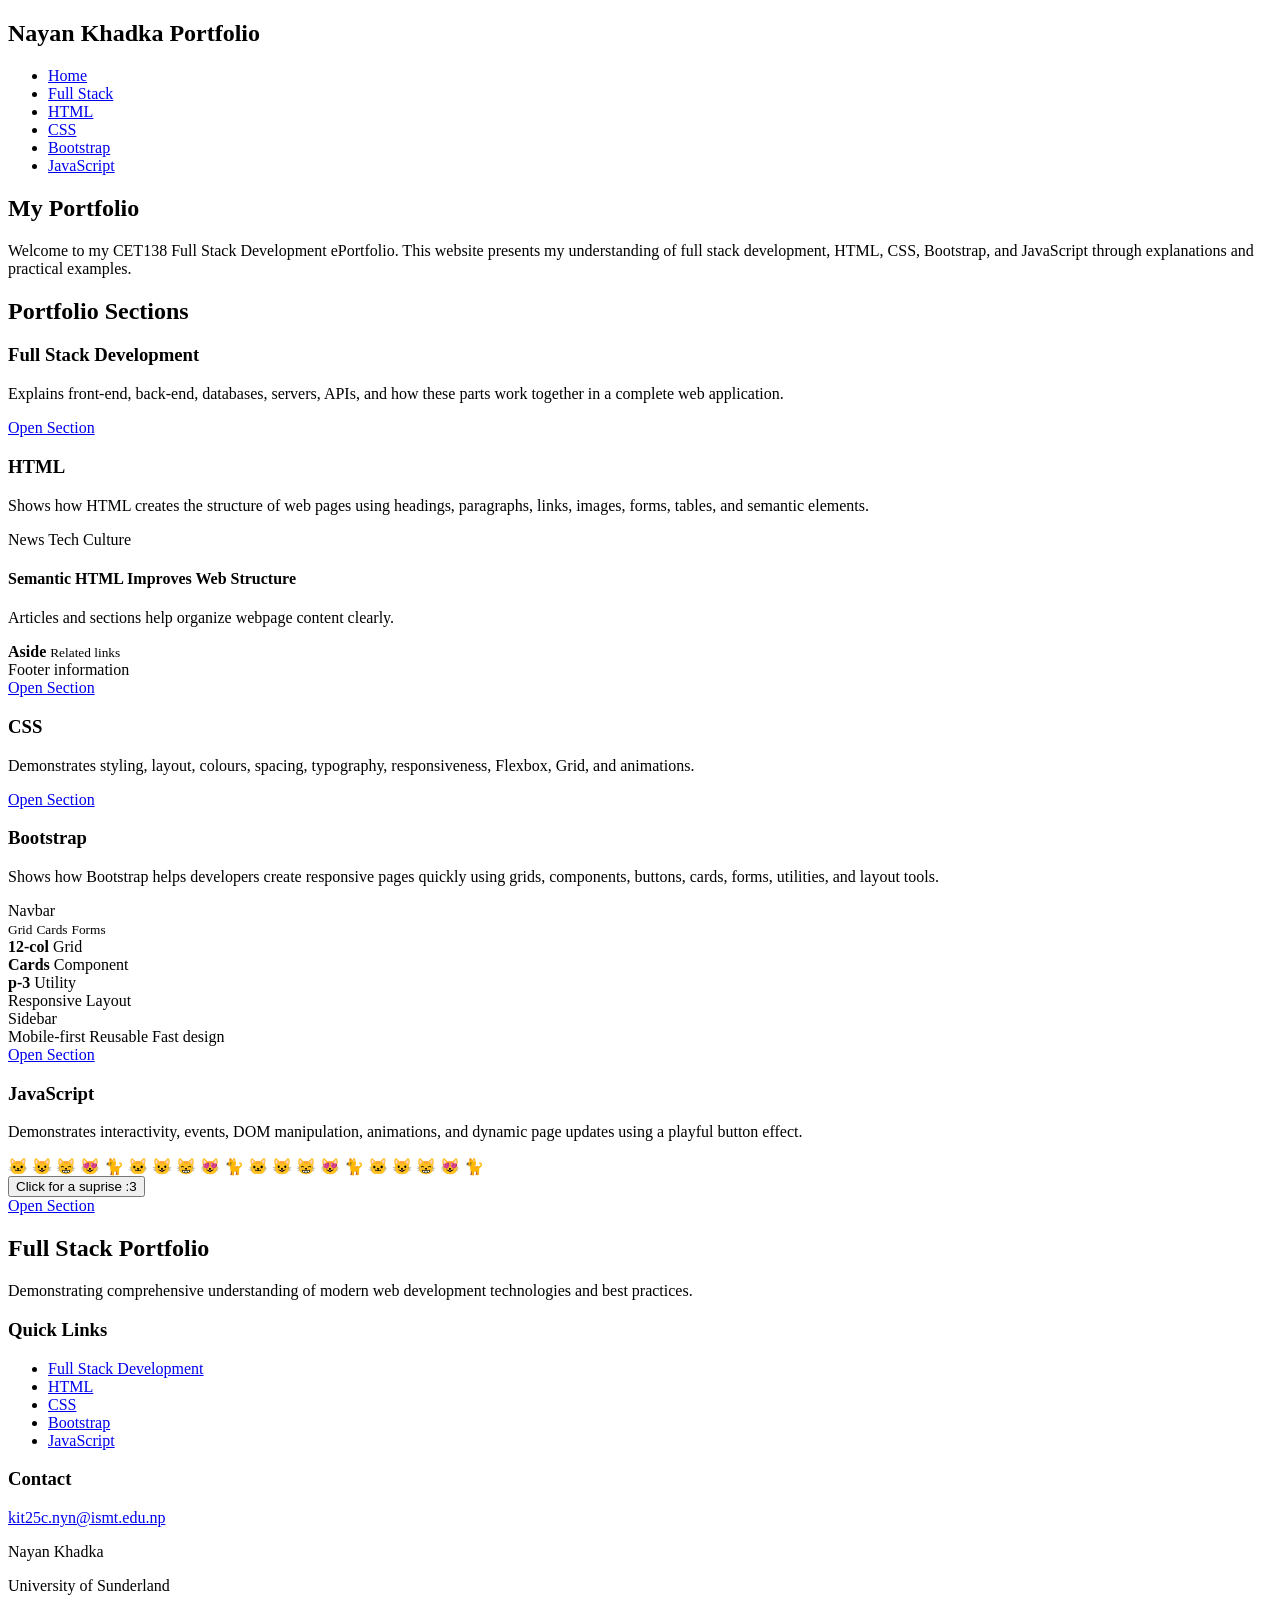
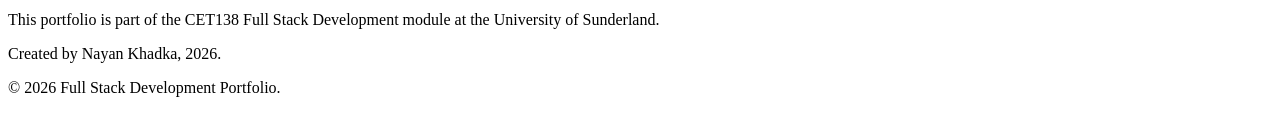
==== index.html @ 333a112b "Full Stack Project" ====
<!DOCTYPE html>
<html lang="en">
<head>
  <meta charset="UTF-8">
  <meta name="viewport" content="width=device-width, initial-scale=1.0">
  <title>NAYAN KHADKA PORTFOLIO</title>
  <link rel="stylesheet" href="css/style.css?v=3">
</head>
<body>

  <header>
    <nav>
      <h1>Nayan Khadka Portfolio</h1>
      <ul>
        <li><a href="index.html">Home</a></li>
        <li><a href="fullstack.html">Full Stack</a></li>
        <li><a href="html.html">HTML</a></li>
        <li><a href="css.html">CSS</a></li>
        <li><a href="bootstrap.html">Bootstrap</a></li>
        <li><a href="javascript.html">JavaScript</a></li>
      </ul>
    </nav>
  </header>

  <main>
    <section class="hero">
  <h2>My Portfolio</h2>
  <p>
    Welcome to my CET138 Full Stack Development ePortfolio. This website
    presents my understanding of full stack development, HTML, CSS, Bootstrap,
    and JavaScript through explanations and practical examples.
  </p>
</section>
    <section class="overview">
      <h2>Portfolio Sections</h2>

      <div class="portfolio-list">
        <article class="card">
          <h3>Full Stack Development</h3>
          <p>
            Explains front-end, back-end, databases, servers, APIs, and how
            these parts work together in a complete web application.
          </p>
          <a href="fullstack.html" class="btn">Open Section</a>
        </article>

        <article class="card html-demo-card">
          <h3>HTML</h3>
          <p>
            Shows how HTML creates the structure of web pages using headings,
            paragraphs, links, images, forms, tables, and semantic elements.
          </p>

          <div class="newspaper-demo">
            <nav class="paper-nav">
              <span>News</span>
              <span>Tech</span>
              <span>Culture</span>
            </nav>

            <main class="paper-main">
              <article class="paper-article">
                <h4>Semantic HTML Improves Web Structure</h4>
                <section>
                  <p>
                    Articles and sections help organize webpage content clearly.
                  </p>
                </section>
              </article>

              <aside class="paper-aside">
                <strong>Aside</strong>
                <small>Related links</small>
              </aside>
            </main>

            <footer class="paper-footer">
              Footer information
            </footer>
          </div>

          <a href="html.html" class="btn">Open Section</a>
        </article>

        <article class="card css-galaxy-card">
          <h3>CSS</h3>
          <p>
            Demonstrates styling, layout, colours, spacing, typography,
            responsiveness, Flexbox, Grid, and animations.
          </p>

          <div class="galaxy-demo">
            <div class="stars"></div>
            <div class="stars stars-two"></div>
            <div class="shooting-star"></div>
            <div class="planet planet-one"></div>
            <div class="planet planet-two"></div>
          </div>

          <a href="css.html" class="btn">Open Section</a>
        </article>

        <article class="card bootstrap-demo-card">
          <h3>Bootstrap</h3>
          <p>
            Shows how Bootstrap helps developers create responsive pages quickly
            using grids, components, buttons, cards, forms, utilities, and layout tools.
          </p>

          <div class="bootstrap-showcase">
            <div class="showcase-navbar">
              <span>Navbar</span>
              <div>
                <small>Grid</small>
                <small>Cards</small>
                <small>Forms</small>
              </div>
            </div>

            <div class="showcase-grid">
              <div class="showcase-tile">
                <strong>12-col</strong>
                <span>Grid</span>
              </div>

              <div class="showcase-tile">
                <strong>Cards</strong>
                <span>Component</span>
              </div>

              <div class="showcase-tile">
                <strong>p-3</strong>
                <span>Utility</span>
              </div>
            </div>

            <div class="showcase-layout">
              <div class="layout-main">
                <span>Responsive Layout</span>
              </div>
              <div class="layout-side">
                <span>Sidebar</span>
              </div>
            </div>

            <div class="showcase-badges">
              <span>Mobile-first</span>
              <span>Reusable</span>
              <span>Fast design</span>
            </div>
          </div>

          <a href="bootstrap.html" class="btn bootstrap-open-btn">Open Section</a>
        </article>

   <article class="card javascript-demo-card">
  <h3>JavaScript</h3>
  <p>
    Demonstrates interactivity, events, DOM manipulation, animations, and
    dynamic page updates using a playful button effect.
  </p>

  <div class="kitten-demo">
    <div class="kitten-stage" id="kitten-stage">
      <span class="kitten kitten-one">🐱</span>
      <span class="kitten kitten-two">😺</span>
      <span class="kitten kitten-three">😸</span>
      <span class="kitten kitten-four">😻</span>
      <span class="kitten kitten-five">🐈</span>
      <span class="kitten kitten-six">🐱</span>
      <span class="kitten kitten-seven">😺</span>
      <span class="kitten kitten-eight">😸</span>
      <span class="kitten kitten-nine">😻</span>
      <span class="kitten kitten-ten">🐈</span>
      <span class="kitten kitten-one">🐱</span>
      <span class="kitten kitten-two">😺</span>
      <span class="kitten kitten-three">😸</span>
      <span class="kitten kitten-four">😻</span>
      <span class="kitten kitten-five">🐈</span>
      <span class="kitten kitten-six">🐱</span>
      <span class="kitten kitten-seven">😺</span>
      <span class="kitten kitten-eight">😸</span>
      <span class="kitten kitten-nine">😻</span>
      <span class="kitten kitten-ten">🐈</span>
    </div>

    <button type="button" class="btn kitten-btn" id="kitten-btn">
      Click for a suprise :3
    </button>
  </div>

  <a href="javascript.html" class="btn">Open Section</a>
</article>
      </div>
    </section>
  </main>

  <footer class="site-footer">
  <div class="footer-content">
    <div class="footer-about">
      <h2>Full Stack Portfolio</h2>
      <p>
        Demonstrating comprehensive understanding of modern web development
        technologies and best practices.
      </p>
    </div>

    <div class="footer-links">
      <h3>Quick Links</h3>
      <ul>
        <li><a href="fullstack.html">Full Stack Development</a></li>
        <li><a href="html.html">HTML</a></li>
        <li><a href="css.html">CSS</a></li>
        <li><a href="bootstrap.html">Bootstrap</a></li>
        <li><a href="javascript.html">JavaScript</a></li>
      </ul>
    </div>

    <div class="footer-contact">
      <h3>Contact</h3>
      <p><a href="mailto: kit25c.nyn@ismt.edu.np">kit25c.nyn@ismt.edu.np</a></p>
      <p>Nayan Khadka</p>
      <p>University of Sunderland</p>
    </div>
  </div>

  <div class="footer-bottom">
    <p>
      This portfolio is part of the CET138 Full Stack Development module at the
      University of Sunderland.
    </p>
    <p>Created by Nayan Khadka, 2026.</p>
    <p>&copy; 2026 Full Stack Development Portfolio.</p>
  </div>
</footer>

<script>
  const kittenButton = document.getElementById("kitten-btn");
  const kittenStage = document.getElementById("kitten-stage");

  if (kittenButton && kittenStage) {
    kittenButton.addEventListener("click", function() {
      kittenStage.classList.remove("active");

      setTimeout(function() {
        kittenStage.classList.add("active");
      }, 20);
    });
  }
</script>

</body>
</html>
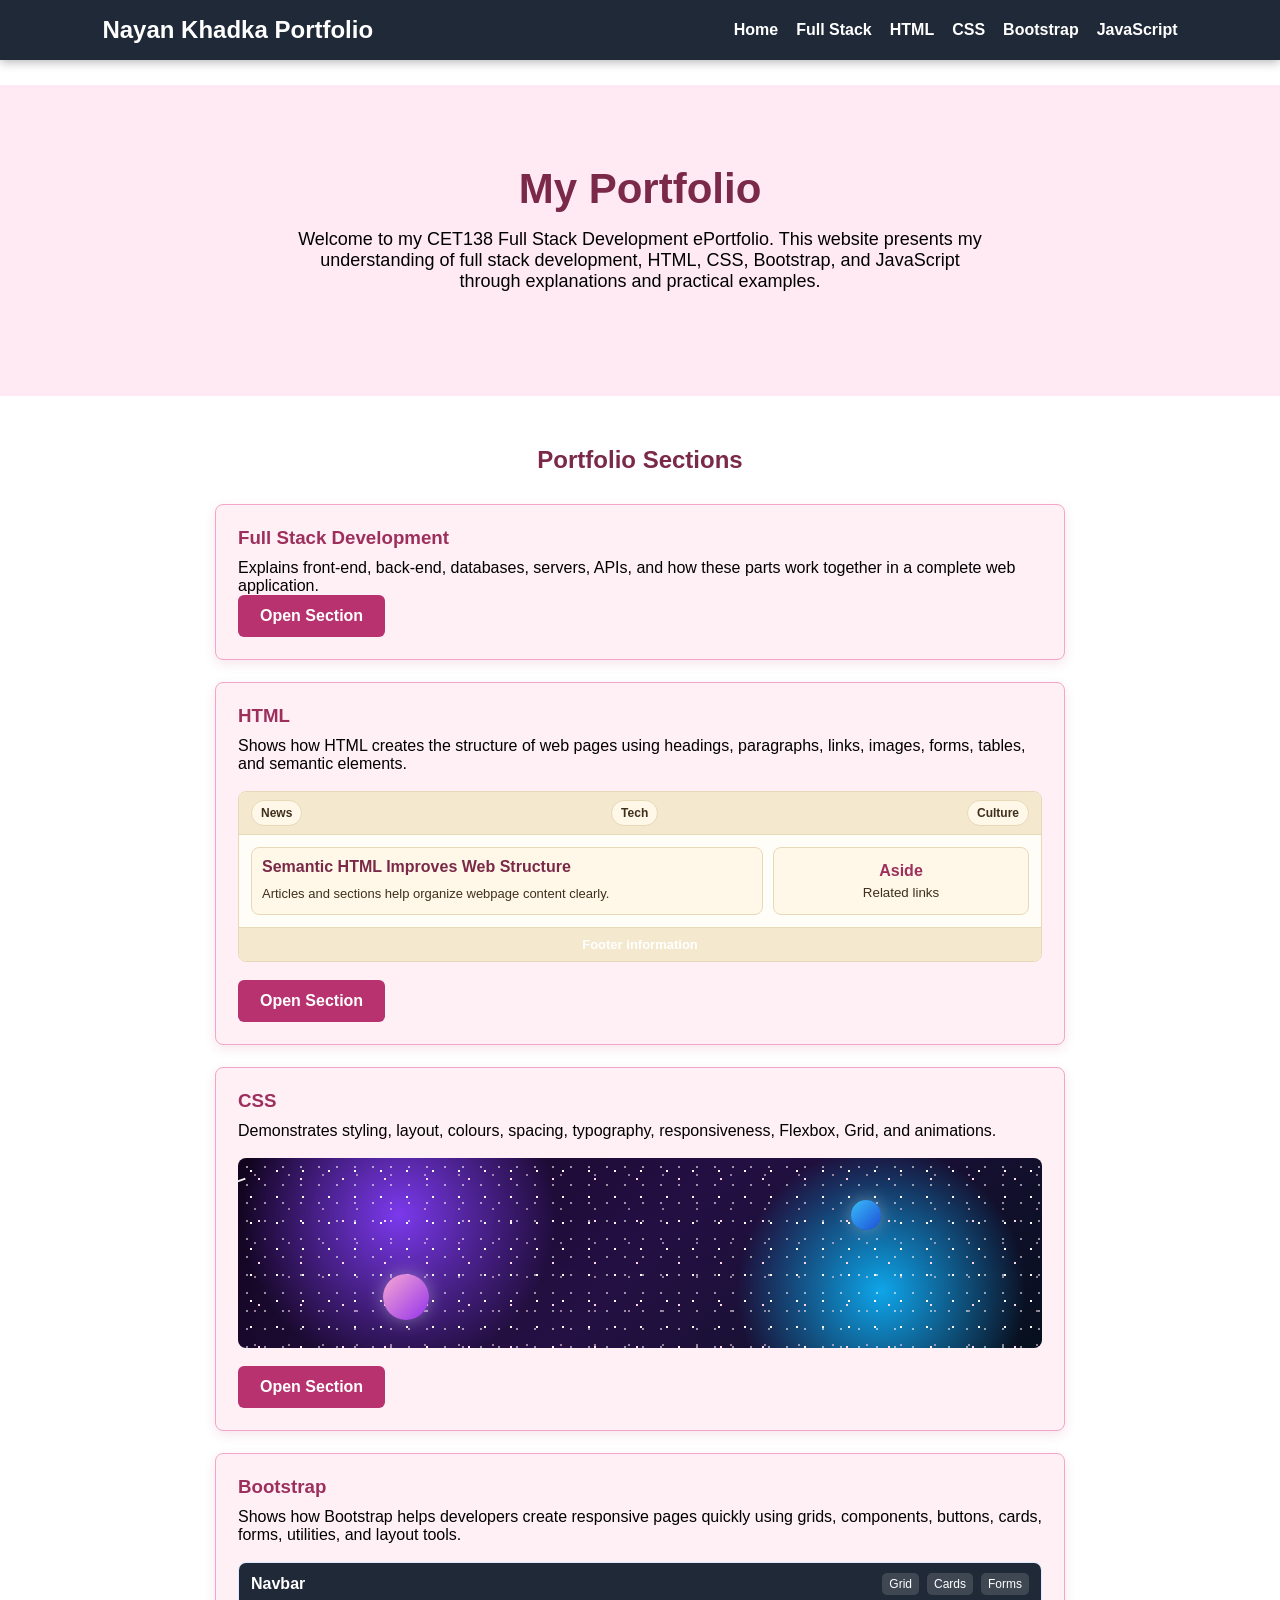
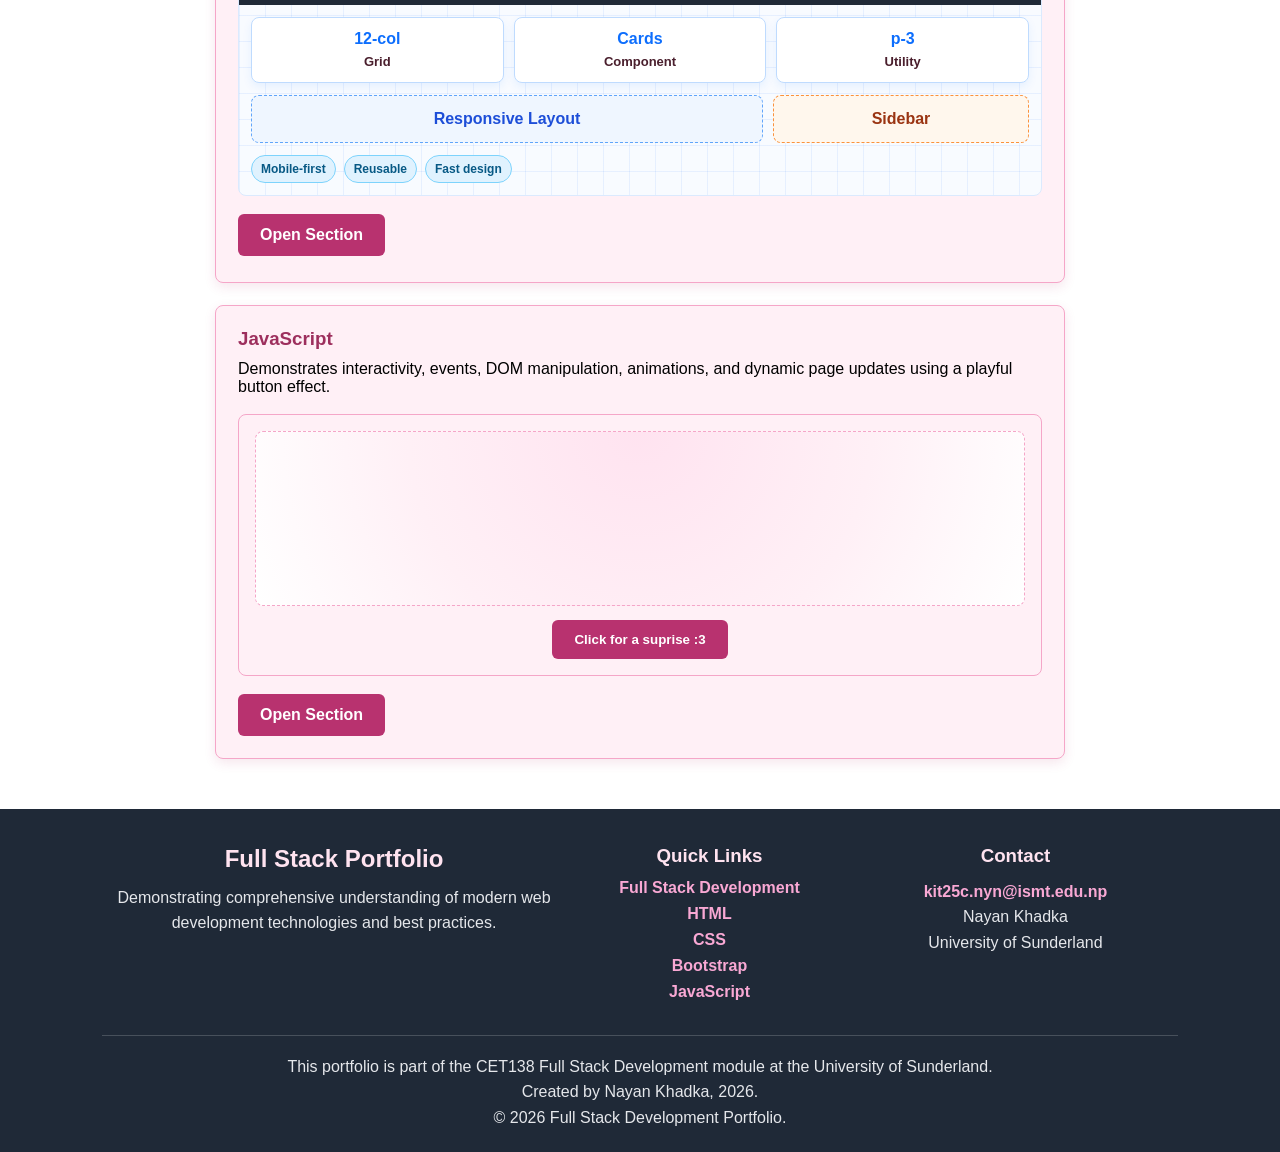
==== commit 6fd0eda8: "Update css folder location" ====
--- a/index.html
+++ b/index.html
@@ -4,7 +4,7 @@
   <meta charset="UTF-8">
   <meta name="viewport" content="width=device-width, initial-scale=1.0">
   <title>NAYAN KHADKA PORTFOLIO</title>
-  <link rel="stylesheet" href="css/style.css?v=3">
+  <link rel="stylesheet" href="styles/style.css?v=3">
 </head>
 <body>
 
--- a/styles/style.css
+++ b/styles/style.css
@@ -0,0 +1,1529 @@
+* {
+  box-sizing: border-box;
+  margin: 0;
+  padding: 0;
+}
+
+body {
+  font-family: Arial, sans-serif;
+  padding-top: 85px; /* space for fixed header */
+}
+
+.hero h2 {
+  font-size: 42px;
+  margin-bottom: 16px;
+  color: #7a2948;
+}
+
+.card h3 {
+  margin-bottom: 10px;
+  color: #9d2f5d;
+}
+
+header {
+  position: fixed;
+  top: 0;
+  left: 0;
+  width: 100%;
+  z-index: 1000;
+  background: #1f2937;
+  color: white;
+  padding: 16px 8%;
+  box-shadow: 0 2px 10px rgba(0, 0, 0, 0.3);
+}
+
+nav {
+  display: flex;
+  justify-content: space-between;
+  align-items: center;
+  flex-wrap: wrap;
+}
+
+nav h1 {
+  font-size: 24px;
+}
+
+nav ul {
+  list-style: none;
+  display: flex;
+  gap: 18px;
+  flex-wrap: wrap;
+}
+
+nav a {
+  color: white;
+  text-decoration: none;
+  font-weight: bold;
+}
+
+nav a:hover {
+  color: #38bdf8;
+}
+
+.hero {
+  padding: 80px 8%;
+  text-align: center;
+  background: #ffeaf3;
+}
+
+.btn {
+  display: inline-block;
+  background: #b8326f;
+  color: white;
+  padding: 12px 22px;
+  border-radius: 6px;
+  text-decoration: none;
+  font-weight: bold;
+  border: none;
+  cursor: pointer;
+  transition: background 0.2s ease;
+}
+
+.btn:hover {
+  background: #8f2455;
+}
+
+.hero p {
+  max-width: 700px;
+  margin: 0 auto 24px;
+  font-size: 18px;
+}
+
+.overview {
+  padding: 50px 8%;
+}
+
+.overview h2 {
+  text-align: center;
+  margin-bottom: 30px;
+  color: #7a2948;
+}
+
+.cards {
+  display: grid;
+  grid-template-columns: repeat(5, 1fr);
+  gap: 18px;
+}
+
+/* Single card style (pink theme) */
+.card {
+  background: #fff0f6;
+  padding: 22px;
+  border-radius: 8px;
+  border: 1px solid #f5a6c8;
+  box-shadow: 0 4px 12px rgba(184, 50, 111, 0.12);
+}
+
+.card h3 {
+  margin-bottom: 10px;
+  color: #9d2f5d;
+}
+
+.card:hover {
+  background: #ffe3f0;
+  transform: translateY(-4px);
+  transition: 0.3s ease;
+}
+
+.card ul {
+  padding-left: 20px;
+  margin-top: 10px;
+}
+
+.card li {
+  margin-bottom: 8px;
+}
+
+footer {
+  text-align: center;
+  padding: 20px;
+  background: #1f2937;
+  color: white;
+}
+
+/* Responsive grids */
+@media (max-width: 900px) {
+  .cards {
+    grid-template-columns: repeat(2, 1fr);
+  }
+  .hero h2 {
+    font-size: 34px;
+  }
+}
+
+@media (max-width: 600px) {
+  nav {
+    align-items: flex-start;
+    gap: 12px;
+  }
+  nav ul {
+    flex-direction: column;
+    gap: 8px;
+  }
+  .cards {
+    grid-template-columns: 1fr;
+  }
+  .hero {
+    padding: 55px 6%;
+  }
+  .hero h2 {
+    font-size: 28px;
+  }
+}
+
+/* Flow diagram */
+.flow {
+  display: flex;
+  align-items: center;
+  justify-content: center;
+  gap: 14px;
+  flex-wrap: wrap;
+  margin: 30px 0;
+}
+
+.flow div {
+  background: #fff0f6;
+  border: 1px solid #f5a6c8;
+  color: #4a1f2d;
+  padding: 16px;
+  border-radius: 8px;
+  font-weight: bold;
+  box-shadow: 0 4px 12px rgba(184, 50, 111, 0.12);
+}
+
+.flow span {
+  font-size: 28px;
+  color: #b8326f;
+  font-weight: bold;
+}
+
+.explanation {
+  max-width: 850px;
+  margin: 20px auto;
+  text-align: center;
+  font-size: 17px;
+  color: #8f2455 !important;
+}
+
+pre {
+  background: #4a1f2d;
+  color: #ffeaf3;
+  padding: 16px;
+  border-radius: 8px;
+  overflow-x: auto;
+  margin: 16px 0;
+  text-align: left;
+}
+
+code {
+  color: inherit;
+  font-size: 14px;
+}
+
+.references {
+  max-width: 850px;
+  margin: 25px auto 0;
+}
+
+.demo-form {
+  max-width: 650px;
+  margin: 0 auto;
+  background: #fff0f6;
+  padding: 24px;
+  border-radius: 8px;
+  border: 1px solid #f5a6c8;
+  box-shadow: 0 4px 12px rgba(184, 50, 111, 0.12);
+}
+
+.demo-form label {
+  display: block;
+  margin-top: 14px;
+  margin-bottom: 6px;
+  font-weight: bold;
+  color: #7a2948;
+}
+
+.demo-form input,
+.demo-form textarea,
+.demo-form select {
+  width: 100%;
+  padding: 10px;
+  border: 1px solid #f5a6c8;
+  border-radius: 6px;
+  font-family: inherit;
+}
+
+.demo-form .btn {
+  margin-top: 18px;
+}
+
+.table-wrap {
+  background: #fff0f6;
+  border: 1px solid #f5a6c8;
+  border-radius: 8px;
+  overflow-x: auto;
+}
+
+table {
+  width: 100%;
+  border-collapse: collapse;
+}
+
+th,
+td {
+  padding: 14px;
+  border-bottom: 1px solid #f5a6c8;
+  text-align: left;
+}
+
+th {
+  background: #ffe3f0;
+  color: #4a1f2d;
+}
+
+/* Code inside cards, tables, etc. */
+.overview code,
+.table-wrap code,
+.card code {
+  background: #ffe3f0;
+  color: #7a2948;
+  padding: 2px 6px;
+  border-radius: 4px;
+  font-weight: bold;
+}
+
+/* Responsive demo (used on CSS page) */
+.responsive-demo {
+  display: grid;
+  grid-template-columns: repeat(3, 1fr);
+  gap: 16px;
+  margin-top: 20px;
+}
+
+.responsive-demo div {
+  background: #fff0f6;
+  border: 1px solid #f5a6c8;
+  border-radius: 8px;
+  box-shadow: 0 4px 12px rgba(184, 50, 111, 0.12);
+  color: #4a1f2d;
+  font-weight: bold;
+  padding: 20px;
+  text-align: center;
+}
+
+@media (max-width: 900px) {
+  .responsive-demo {
+    grid-template-columns: repeat(2, 1fr);
+  }
+}
+
+@media (max-width: 600px) {
+  .responsive-demo {
+    grid-template-columns: 1fr;
+  }
+}
+
+/* Index page vertical portfolio sections */
+.portfolio-list {
+  display: flex;
+  flex-direction: column;
+  gap: 22px;
+  max-width: 850px;
+  margin: 0 auto;
+}
+
+.portfolio-list .card {
+  width: 100%;
+}
+
+/* CSS galaxy demo */
+.galaxy-demo {
+  position: relative;
+  height: 190px;
+  margin: 18px 0;
+  overflow: hidden;
+  border-radius: 8px;
+  background:
+    radial-gradient(circle at 20% 30%, #7c3aed 0, transparent 24%),
+    radial-gradient(circle at 80% 70%, #0ea5e9 0, transparent 22%),
+    linear-gradient(135deg, #12051f, #251044, #07111f);
+}
+
+.stars,
+.stars-two {
+  position: absolute;
+  inset: 0;
+  background-image:
+    radial-gradient(white 1px, transparent 1px),
+    radial-gradient(#ffd6e7 1px, transparent 1px);
+  background-size: 26px 26px, 42px 42px;
+  animation: moveStars 8s linear infinite;
+}
+
+.stars-two {
+  opacity: 0.55;
+  background-size: 18px 18px, 34px 34px;
+  animation: moveStars 14s linear infinite;
+}
+
+.shooting-star {
+  position: absolute;
+  top: 35px;
+  left: -80px;
+  width: 90px;
+  height: 2px;
+  background: linear-gradient(90deg, transparent, white);
+  transform: rotate(-20deg);
+  animation: shootStar 3s ease-in-out infinite;
+}
+
+.planet {
+  position: absolute;
+  border-radius: 50%;
+  box-shadow: 0 0 18px rgba(255, 255, 255, 0.35);
+}
+
+.planet-one {
+  width: 46px;
+  height: 46px;
+  left: 18%;
+  bottom: 28px;
+  background: linear-gradient(135deg, #f9a8d4, #9333ea);
+  animation: floatPlanet 4s ease-in-out infinite;
+}
+
+.planet-two {
+  width: 30px;
+  height: 30px;
+  right: 20%;
+  top: 42px;
+  background: linear-gradient(135deg, #38bdf8, #1d4ed8);
+  animation: floatPlanet 5.5s ease-in-out infinite;
+}
+
+@keyframes moveStars {
+  from { transform: translateY(0); }
+  to { transform: translateY(36px); }
+}
+
+@keyframes shootStar {
+  0% {
+    transform: translate(-80px, 0) rotate(-20deg);
+    opacity: 0;
+  }
+  20% { opacity: 1; }
+  100% {
+    transform: translate(900px, 120px) rotate(-20deg);
+    opacity: 0;
+  }
+}
+
+@keyframes floatPlanet {
+  0%, 100% { transform: translateY(0) translateX(0); }
+  50% { transform: translateY(-12px) translateX(8px); }
+}
+
+/* Bootstrap showcase on index page */
+.bootstrap-showcase {
+  background: #f8fbff;
+  border: 1px solid #dbeafe;
+  border-radius: 8px;
+  margin: 18px 0;
+  overflow: hidden;
+  position: relative;
+}
+
+.bootstrap-showcase::before {
+  content: "";
+  position: absolute;
+  inset: 0;
+  background:
+    linear-gradient(90deg, rgba(13, 110, 253, 0.08) 1px, transparent 1px),
+    linear-gradient(rgba(13, 110, 253, 0.08) 1px, transparent 1px);
+  background-size: 26px 26px;
+  pointer-events: none;
+}
+
+.showcase-navbar,
+.showcase-grid,
+.showcase-layout,
+.showcase-badges {
+  position: relative;
+  z-index: 1;
+}
+
+.showcase-navbar {
+  align-items: center;
+  background: #1f2937;
+  color: white;
+  display: flex;
+  justify-content: space-between;
+  padding: 10px 12px;
+}
+
+.showcase-navbar span {
+  font-weight: bold;
+}
+
+.showcase-navbar div {
+  display: flex;
+  gap: 8px;
+  flex-wrap: wrap;
+}
+
+.showcase-navbar small {
+  background: rgba(255, 255, 255, 0.14);
+  border-radius: 5px;
+  color: white;
+  font-size: 12px;
+  padding: 4px 7px;
+}
+
+.showcase-grid {
+  display: grid;
+  gap: 10px;
+  grid-template-columns: repeat(3, 1fr);
+  padding: 12px;
+}
+
+.showcase-tile {
+  background: white;
+  border: 1px solid #bfdbfe;
+  border-radius: 8px;
+  box-shadow: 0 4px 10px rgba(13, 110, 253, 0.08);
+  padding: 12px;
+  text-align: center;
+  transition: 0.3s ease;
+}
+
+.showcase-tile:hover {
+  transform: translateY(-5px);
+}
+
+.showcase-tile strong {
+  color: #0d6efd;
+  display: block;
+  margin-bottom: 4px;
+}
+
+.showcase-tile span {
+  color: #4a1f2d;
+  font-size: 13px;
+  font-weight: bold;
+}
+
+.showcase-layout {
+  display: grid;
+  gap: 10px;
+  grid-template-columns: 2fr 1fr;
+  padding: 0 12px 12px;
+}
+
+.layout-main,
+.layout-side {
+  align-items: center;
+  background: #eff6ff;
+  border: 1px dashed #60a5fa;
+  border-radius: 8px;
+  color: #1d4ed8;
+  display: flex;
+  font-weight: bold;
+  justify-content: center;
+  min-height: 48px;
+  text-align: center;
+}
+
+.layout-side {
+  background: #fff7ed;
+  border-color: #fb923c;
+  color: #9a3412;
+}
+
+.showcase-badges {
+  display: flex;
+  flex-wrap: wrap;
+  gap: 8px;
+  padding: 0 12px 12px;
+}
+
+.showcase-badges span {
+  background: #e0f2fe;
+  border: 1px solid #7dd3fc;
+  border-radius: 20px;
+  color: #075985;
+  font-size: 12px;
+  font-weight: bold;
+  padding: 6px 9px;
+}
+
+.bootstrap-open-btn {
+  position: relative;
+  overflow: hidden;
+  transition: 0.3s ease;
+}
+
+.bootstrap-open-btn:hover {
+  background: #0d6efd;
+  box-shadow: 0 8px 20px rgba(13, 110, 253, 0.35);
+  transform: translateY(-3px) scale(1.03);
+}
+
+.bootstrap-open-btn::after {
+  content: "";
+  position: absolute;
+  top: 0;
+  left: -70%;
+  width: 45%;
+  height: 100%;
+  background: rgba(255, 255, 255, 0.35);
+  transform: skewX(-20deg);
+  transition: 0.5s ease;
+}
+
+.bootstrap-open-btn:hover::after {
+  left: 125%;
+}
+
+@media (max-width: 600px) {
+  .showcase-navbar {
+    align-items: flex-start;
+    flex-direction: column;
+    gap: 8px;
+  }
+  .showcase-grid,
+  .showcase-layout {
+    grid-template-columns: 1fr;
+  }
+}
+
+/* HTML newspaper demo on index page */
+.newspaper-demo {
+  background: #fffdf7;
+  border: 1px solid #e7d8b8;
+  border-radius: 8px;
+  color: #3f2f1d;
+  margin: 18px 0;
+  overflow: hidden;
+}
+
+.paper-header {
+  background: #3f2f1d;
+  color: #fffdf7;
+  display: flex;
+  justify-content: space-between;
+  gap: 10px;
+  padding: 10px 12px;
+}
+
+.paper-header strong {
+  font-size: 18px;
+}
+
+.paper-header span {
+  font-size: 13px;
+  font-style: italic;
+}
+
+.paper-nav {
+  background: #f4e8ce;
+  border-bottom: 1px solid #e7d8b8;
+  display: flex;
+  gap: 8px;
+  padding: 8px 12px;
+}
+
+.paper-nav span {
+  background: #fff8e8;
+  border: 1px solid #e7d8b8;
+  border-radius: 20px;
+  font-size: 12px;
+  font-weight: bold;
+  padding: 5px 9px;
+}
+
+.paper-main {
+  display: grid;
+  gap: 10px;
+  grid-template-columns: 2fr 1fr;
+  padding: 12px;
+}
+
+.paper-article,
+.paper-aside {
+  background: #fff8e8;
+  border: 1px solid #e7d8b8;
+  border-radius: 8px;
+  padding: 10px;
+}
+
+.paper-article h4 {
+  color: #7a2948;
+  font-size: 16px;
+  margin-bottom: 8px;
+}
+
+.paper-article p {
+  font-size: 13px;
+  line-height: 1.5;
+}
+
+.paper-aside {
+  align-items: center;
+  display: flex;
+  flex-direction: column;
+  justify-content: center;
+  text-align: center;
+}
+
+.paper-aside strong {
+  color: #9d2f5d;
+}
+
+.paper-aside small {
+  margin-top: 5px;
+}
+
+.paper-footer {
+  background: #f4e8ce;
+  border-top: 1px solid #e7d8b8;
+  font-size: 13px;
+  font-weight: bold;
+  padding: 9px 12px;
+  text-align: center;
+}
+
+@media (max-width: 600px) {
+  .paper-header {
+    flex-direction: column;
+  }
+  .paper-main {
+    grid-template-columns: 1fr;
+  }
+}
+
+/* JavaScript kitten animation demo on index page */
+.kitten-demo {
+  background: #fff0f6;
+  border: 1px solid #f5a6c8;
+  border-radius: 8px;
+  margin: 18px 0;
+  padding: 16px;
+  text-align: center;
+}
+
+.kitten-stage {
+  background: radial-gradient(circle at top, #ffe3f0, #fff0f6 55%, #ffffff);
+  border: 1px dashed #f5a6c8;
+  border-radius: 8px;
+  height: 175px;
+  margin-bottom: 14px;
+  overflow: hidden;
+  position: relative;
+}
+
+.kitten {
+  display: none;
+  font-size: 26px;
+  left: 50%;
+  position: absolute;
+  top: 82px;
+}
+
+.kitten-stage.active .kitten {
+  display: inline-block;
+  animation: kittenBurst 1.25s ease-out forwards;
+}
+
+.kitten-one { --x: -150px; --y: -75px; --r: 180deg; }
+.kitten-two { --x: -115px; --y: -112px; --r: 240deg; }
+.kitten-three { --x: -75px; --y: -132px; --r: 140deg; }
+.kitten-four { --x: -35px; --y: -125px; --r: 270deg; }
+.kitten-five { --x: 35px; --y: -130px; --r: 200deg; }
+.kitten-six { --x: 78px; --y: -110px; --r: 320deg; }
+.kitten-seven { --x: 120px; --y: -88px; --r: 160deg; }
+.kitten-eight { --x: 155px; --y: -60px; --r: 300deg; }
+.kitten-nine { --x: -135px; --y: -30px; --r: 220deg; }
+.kitten-ten { --x: 135px; --y: -25px; --r: 420deg; }
+
+.kitten-btn {
+  border: none;
+  cursor: pointer;
+}
+
+.kitten-btn:hover {
+  background: #7a2948;
+  transform: translateY(-3px) scale(1.03);
+}
+
+.kitten-note {
+  color: #7a2948;
+  font-size: 14px;
+  font-weight: bold;
+  margin-top: 10px;
+}
+
+@keyframes kittenBurst {
+  0% {
+    opacity: 1;
+    transform: translate(0, 0) rotate(0) scale(0.8);
+  }
+  65% {
+    opacity: 1;
+    transform: translate(var(--x), var(--y)) rotate(var(--r)) scale(1.15);
+  }
+  100% {
+    opacity: 0;
+    transform: translate(var(--x), 85px) rotate(calc(var(--r) + 120deg)) scale(0.75);
+  }
+}
+
+/* Large footer */
+.site-footer {
+  background: #1f2937;
+  color: white;
+  padding: 36px 8% 22px;
+}
+
+.footer-content {
+  display: grid;
+  grid-template-columns: 2fr 1fr 1.4fr;
+  gap: 28px;
+  max-width: 1100px;
+  margin: 0 auto;
+}
+
+.footer-about h2,
+.footer-links h3,
+.footer-contact h3 {
+  color: #ffe3f0;
+  margin-bottom: 12px;
+}
+
+.footer-about p,
+.footer-contact p,
+.footer-bottom p {
+  color: #e5e7eb;
+  line-height: 1.6;
+}
+
+.footer-links ul {
+  list-style: none;
+  padding: 0;
+}
+
+.footer-links li {
+  margin-bottom: 8px;
+}
+
+.site-footer a {
+  color: #f9a8d4;
+  text-decoration: none;
+  font-weight: bold;
+}
+
+.site-footer a:hover {
+  color: #38bdf8;
+}
+
+.footer-bottom {
+  border-top: 1px solid rgba(255, 255, 255, 0.18);
+  max-width: 1100px;
+  margin: 26px auto 0;
+  padding-top: 18px;
+  text-align: center;
+}
+
+@media (max-width: 800px) {
+  .footer-content {
+    grid-template-columns: 1fr;
+    text-align: center;
+  }
+}
+
+/* Small product demo (fullstack page) */
+.small-product-demo {
+  max-width: 260px;
+  margin-top: 18px;
+}
+
+.small-product-image {
+  height: 150px;
+  display: flex;
+  align-items: center;
+  justify-content: center;
+  background: #fff0f6;
+  border-radius: 8px;
+  overflow: hidden;
+}
+
+.small-product-image img {
+  max-width: 85%;
+  max-height: 130px;
+  object-fit: contain;
+  display: block;
+}
+
+.advantages-section {
+  max-width: 1200px;
+  margin-left: auto;
+  margin-right: auto;
+}
+
+.advantages-grid {
+  display: grid;
+  grid-template-columns: 1fr 1fr;
+  gap: 18px;
+}
+
+.advantages-grid .card {
+  min-height: 260px;
+  border-radius: 6px;
+}
+
+@media (max-width: 768px) {
+  .advantages-grid {
+    grid-template-columns: 1fr;
+  }
+}
+
+.centered-section {
+  text-align: center;
+}
+
+.centered-cards {
+  max-width: 900px;
+  margin: 0 auto;
+  text-align: left;
+}
+
+.centered-cards .card {
+  margin-left: auto;
+  margin-right: auto;
+}
+
+.wide-box-section {
+  max-width: 1200px;
+  margin-left: auto;
+  margin-right: auto;
+}
+
+.wide-square-grid {
+  display: grid;
+  grid-template-columns: 1fr 1fr;
+  gap: 18px;
+  align-items: stretch;
+}
+
+.wide-square-grid .card {
+  min-height: 320px;
+  border-radius: 6px;
+}
+
+@media (max-width: 768px) {
+  .wide-square-grid {
+    grid-template-columns: 1fr;
+  }
+}
+
+.fullstack-detail-list {
+  display: flex;
+  flex-direction: column;
+  gap: 28px;
+}
+
+.html-demo-nav {
+  display: flex;
+  flex-wrap: wrap;
+  justify-content: center;
+  gap: 12px;
+  background: #1f2937;
+  padding: 18px;
+  border-radius: 8px;
+  margin: 18px 0;
+}
+
+.html-demo-nav a {
+  color: #fff;
+  background: #b8326f;
+  text-decoration: none;
+  padding: 10px 16px;
+  border-radius: 6px;
+  font-weight: bold;
+}
+
+.html-demo-nav a:hover {
+  background: #7a2948;
+}
+
+/* Playgrounds and interactive demos (CSS page) */
+.playground-grid {
+  display: grid;
+  grid-template-columns: repeat(auto-fit, minmax(160px, 1fr));
+  gap: 18px;
+  margin-top: 20px;
+}
+
+.play-card,
+.gradient-box {
+  min-height: 120px;
+  display: grid;
+  place-items: center;
+  text-align: center;
+  background: #fff0f6;
+  border: 2px solid #f5a6c8;
+  border-radius: 12px;
+  color: #7a2948;
+  font-weight: bold;
+  transition: 0.3s ease;
+}
+
+.scale-card:hover {
+  transform: scale(1.08);
+}
+.rotate-card:hover {
+  transform: rotate(4deg);
+}
+.shadow-card:hover {
+  box-shadow: 0 18px 35px rgba(31, 41, 55, 0.25);
+}
+.glow-card:hover {
+  box-shadow: 0 0 25px #ff2785;
+}
+.lift-card:hover {
+  transform: translateY(-12px);
+}
+
+.control-buttons {
+  display: flex;
+  flex-wrap: wrap;
+  gap: 10px;
+  margin: 18px 0;
+}
+
+.control-buttons button,
+.gallery-btn {
+  border: none;
+  padding: 11px 16px;
+  border-radius: 8px;
+  cursor: pointer;
+  background: #b8326f;
+  color: white;
+  font-weight: bold;
+  transition: 0.3s ease;
+}
+
+.control-buttons button:hover,
+.gallery-btn:hover {
+  background: #7a2948;
+  transform: translateY(-2px);
+}
+
+.flex-playground {
+  min-height: 230px;
+  display: flex;
+  gap: 14px;
+  padding: 18px;
+  background: #fff0f6;
+  border: 2px dashed #f5a6c8;
+  border-radius: 12px;
+}
+
+.flex-playground div,
+.grid-playground div {
+  padding: 18px;
+  background: #1f2937;
+  color: white;
+  border-radius: 8px;
+  text-align: center;
+  font-weight: bold;
+}
+
+.row-mode {
+  flex-direction: row;
+}
+.column-mode {
+  flex-direction: column;
+}
+.center-mode {
+  justify-content: center;
+  align-items: center;
+}
+.between-mode {
+  justify-content: space-between;
+  align-items: center;
+}
+
+.grid-playground {
+  display: grid;
+  gap: 14px;
+  padding: 18px;
+  background: #fff0f6;
+  border: 2px dashed #f5a6c8;
+  border-radius: 12px;
+}
+
+.grid-two {
+  grid-template-columns: repeat(2, 1fr);
+}
+.grid-three {
+  grid-template-columns: repeat(3, 1fr);
+}
+.grid-dashboard {
+  grid-template-columns: 2fr 1fr;
+}
+.grid-magazine {
+  grid-template-columns: 2fr 1fr;
+}
+.grid-magazine div:first-child {
+  grid-row: span 2;
+}
+
+.radius-demo {
+  width: 180px;
+  height: 180px;
+  margin: 20px auto 0;
+  display: grid;
+  place-items: center;
+  background: #b8326f;
+  color: white;
+  font-weight: bold;
+  transition: 0.3s ease;
+}
+
+.square {
+  border-radius: 0;
+}
+.rounded {
+  border-radius: 22px;
+}
+.pill {
+  width: 260px;
+  height: 90px;
+  border-radius: 999px;
+}
+.circle {
+  border-radius: 50%;
+}
+
+/* Animation keyframes (consolidated) */
+@keyframes bounce {
+  50% {
+    transform: translateY(-18px);
+  }
+}
+
+@keyframes spin {
+  to {
+    transform: rotate(360deg);
+  }
+}
+
+@keyframes pulse {
+  50% {
+    transform: scale(1.08);
+  }
+}
+
+@keyframes float {
+  50% {
+    transform: translateY(-12px);
+  }
+}
+
+@keyframes progress {
+  from {
+    width: 20%;
+  }
+  to {
+    width: 100%;
+  }
+}
+
+.bounce {
+  animation: bounce 1.2s infinite;
+}
+.spin {
+  animation: spin 2s linear infinite;
+}
+.pulse {
+  animation: pulse 1.4s infinite;
+}
+.float {
+  animation: float 2s ease-in-out infinite;
+}
+
+.theme-card {
+  padding: 26px;
+  border-radius: 12px;
+  margin-top: 20px;
+  transition: 0.3s ease;
+}
+
+.theme-card.pink {
+  background: #fff0f6;
+  color: #7a2948;
+  border: 2px solid #f5a6c8;
+}
+.theme-card.dark {
+  background: #1f2937;
+  color: white;
+}
+.theme-card.ocean {
+  background: #dff7ff;
+  color: #075985;
+  border: 2px solid #38bdf8;
+}
+.theme-card.forest {
+  background: #dcfce7;
+  color: #166534;
+  border: 2px solid #22c55e;
+}
+
+.translate-demo:hover {
+  transform: translateX(18px);
+}
+.scale-demo:hover {
+  transform: scale(1.12);
+}
+.rotate-demo:hover {
+  transform: rotate(8deg);
+}
+.skew-demo:hover {
+  transform: skew(-8deg);
+}
+
+.button-gallery {
+  display: flex;
+  flex-wrap: wrap;
+  gap: 14px;
+  margin-top: 20px;
+}
+
+.primary-btn {
+  background: #b8326f;
+}
+.outline-btn {
+  background: white;
+  color: #b8326f;
+  border: 2px solid #b8326f;
+}
+.gradient-btn {
+  background: linear-gradient(135deg, #b8326f, #f5a6c8);
+}
+.neon-btn {
+  background: #1f2937;
+  box-shadow: 0 0 18px #f5a6c8;
+}
+.animated-btn {
+  background: #9d2f5d;
+  animation: pulse 1.5s infinite;
+}
+
+.loader-area {
+  display: grid;
+  grid-template-columns: repeat(auto-fit, minmax(130px, 1fr));
+  gap: 24px;
+  align-items: center;
+  justify-items: center;
+  margin-top: 24px;
+}
+
+.spinner {
+  width: 58px;
+  height: 58px;
+  border: 7px solid #fff0f6;
+  border-top-color: #b8326f;
+  border-radius: 50%;
+  animation: spin 1s linear infinite;
+}
+
+.dots span {
+  display: inline-block;
+  width: 14px;
+  height: 14px;
+  margin: 4px;
+  background: #b8326f;
+  border-radius: 50%;
+  animation: bounce 0.8s infinite alternate;
+}
+.dots span:nth-child(2) {
+  animation-delay: 0.2s;
+}
+.dots span:nth-child(3) {
+  animation-delay: 0.4s;
+}
+
+.progress-loader {
+  width: 160px;
+  height: 14px;
+  background: #fff0f6;
+  border-radius: 999px;
+  overflow: hidden;
+}
+.progress-loader span {
+  display: block;
+  width: 60%;
+  height: 100%;
+  background: #b8326f;
+  animation: progress 1.5s infinite alternate;
+}
+
+.pulse-loader {
+  width: 58px;
+  height: 58px;
+  background: #f5a6c8;
+  border-radius: 50%;
+  animation: pulse 1s infinite;
+}
+
+/* Card hover effects (product, profile, pricing) */
+.product-card:hover,
+.profile-card:hover,
+.pricing-card:hover {
+  transform: translateY(-8px);
+  box-shadow: 0 15px 28px rgba(31, 41, 55, 0.18);
+}
+
+.linear {
+  background: linear-gradient(135deg, #ffeaf3, #b8326f);
+}
+.radial {
+  background: radial-gradient(circle, #fff0f6, #f5a6c8, #7a2948);
+}
+.conic {
+  background: conic-gradient(from 90deg, #ffeaf3, #f5a6c8, #b8326f, #ffeaf3);
+}
+
+.mini-dashboard {
+  display: grid;
+  grid-template-columns: repeat(auto-fit, minmax(170px, 1fr));
+  gap: 18px;
+  margin-top: 22px;
+}
+
+.dash-card {
+  display: flex;
+  flex-direction: column;
+  gap: 10px;
+  transition: 0.3s ease;
+}
+.dash-card strong {
+  font-size: 1.7rem;
+  color: #b8326f;
+}
+.dash-card:hover {
+  transform: translateY(-8px);
+  box-shadow: 0 15px 28px rgba(31, 41, 55, 0.18);
+}
+
+/* Final responsive overrides */
+@media (max-width: 768px) {
+  .responsive-demo,
+  .grid-three,
+  .grid-dashboard,
+  .grid-magazine {
+    grid-template-columns: 1fr;
+  }
+  .flex-playground {
+    flex-direction: column;
+  }
+}
+
+/* Toggle animation pause */
+.play-card.anim-paused {
+  animation-play-state: paused !important;
+}
+
+/* Responsive Demo base */
+.responsive-demo {
+  display: grid;
+  gap: 15px;
+  padding: 20px;
+  background: #1e2230;
+  border-radius: 1rem;
+  transition: all 0.3s ease;
+}
+
+.responsive-demo > div {
+  background: #2a3145;
+  padding: 30px 20px;
+  text-align: center;
+  border-radius: 0.75rem;
+  color: #e8edf5;
+  font-weight: 500;
+}
+
+/* Desktop view – default 3 columns */
+.responsive-demo.view-desktop {
+  grid-template-columns: repeat(3, 1fr);
+}
+
+/* Tablet view – 2 columns */
+.responsive-demo.view-tablet {
+  grid-template-columns: repeat(2, 1fr);
+}
+
+/* Mobile view – 1 column */
+.responsive-demo.view-mobile {
+  grid-template-columns: 1fr;
+}
+
+/* ──────────────────────────────────────────────────────────────── */
+/*  BOOTSTRAP PAGE – INTERACTIVE DEMO STYLES (PINK THEME)         */
+/* ──────────────────────────────────────────────────────────────── */
+
+.interactive-grid .grid-col {
+  background: #fff0f6 !important;
+  padding: 2rem 1rem;
+  border-radius: 0.75rem;
+  text-align: center;
+  color: #7a2948 !important;
+  font-weight: 600;
+  transition: background 0.3s ease, transform 0.2s ease;
+  border: 1px solid #f5a6c8 !important;
+}
+
+.interactive-grid .grid-col:hover {
+  background: #ffe3f0 !important;
+  transform: translateY(-2px);
+}
+
+/* Clickable cards (Bootstrap page) */
+.clickable-card {
+  cursor: pointer;
+  transition: transform 0.25s ease, box-shadow 0.25s ease, outline 0.2s ease;
+}
+
+.clickable-card:hover {
+  transform: translateY(-6px);
+  box-shadow: 0 14px 30px rgba(184, 50, 111, 0.20);
+}
+
+.clickable-card.active-card {
+  outline: 3px solid #b8326f;
+  outline-offset: 3px;
+  border-color: #b8326f;
+  background: #ffe3f0;
+}
+
+/* Clickable buttons (Bootstrap page) */
+.clickable-btn {
+  cursor: pointer;
+  transition: transform 0.15s ease, outline 0.2s ease;
+}
+
+.clickable-btn:active {
+  transform: scale(0.95);
+}
+
+.clickable-btn.active-btn {
+  outline: 3px solid #b8326f;
+  outline-offset: 3px;
+}
+
+/* Code block highlight */
+.code-block-highlight {
+  border-left: 4px solid #b8326f;
+  background: #4a1f2d;
+  border-radius: 0.9rem;
+  padding: 1.25rem 1.5rem;
+}
+
+.code-block-highlight code {
+  color: #ffeaf3;
+  font-size: 14px;
+}
+
+/* Demo controls – outline buttons matching theme */
+.demo-controls .btn-outline-bs {
+  color: #7a2948;
+  border: 2px solid #f5a6c8;
+  background: transparent;
+  padding: 8px 18px;
+  border-radius: 8px;
+  font-weight: 600;
+  transition: all 0.25s ease;
+  cursor: pointer;
+}
+
+.demo-controls .btn-outline-bs:hover {
+  background: #b8326f;
+  border-color: #b8326f;
+  color: #fff;
+  transform: translateY(-2px);
+}
+
+.demo-controls .btn-outline-bs.active-btn {
+  background: #b8326f;
+  border-color: #b8326f;
+  color: #fff;
+  box-shadow: 0 4px 14px rgba(184, 50, 111, 0.35);
+}
+
+/* Code label (above pre blocks) */
+.code-label {
+  display: flex;
+  justify-content: space-between;
+  align-items: center;
+  margin-bottom: 0.5rem;
+  margin-top: 0.5rem;
+}
+
+.code-label span {
+  color: #7a2948;
+  font-size: 0.75rem;
+  text-transform: uppercase;
+  letter-spacing: 0.6px;
+  font-weight: 600;
+}
+
+.code-label .effect-name {
+  color: #4a1f2d;
+  font-size: 0.85rem;
+  font-weight: 500;
+  text-transform: none;
+  letter-spacing: 0.3px;
+}
+
+.code-label .effect-name em {
+  font-style: normal;
+  color: #b8326f;
+  font-weight: 700;
+}
+
+/* Footer navigation buttons */
+.footer-nav {
+  display: flex;
+  justify-content: center;
+  align-items: center;
+  gap: 20px;
+  margin: 20px 0 15px;
+}
+
+.footer-nav-btn {
+  display: inline-block;
+  background: #b8326f;
+  color: #fff;
+  padding: 10px 24px;
+  border-radius: 6px;
+  text-decoration: none;
+  font-weight: bold;
+  transition: background 0.3s ease, transform 0.2s ease;
+}
+
+.footer-nav-btn:hover {
+  background: #8f2455;
+  transform: translateY(-2px);
+  color: #fff;
+}
+
+.footer-nav-divider {
+  color: #f5a6c8;
+  font-size: 18px;
+  font-weight: bold;
+}
+
+/* Make all explanation text bold and dark, like the responsive section */
+.explanation {
+  color: #8f2455 !important;
+}
